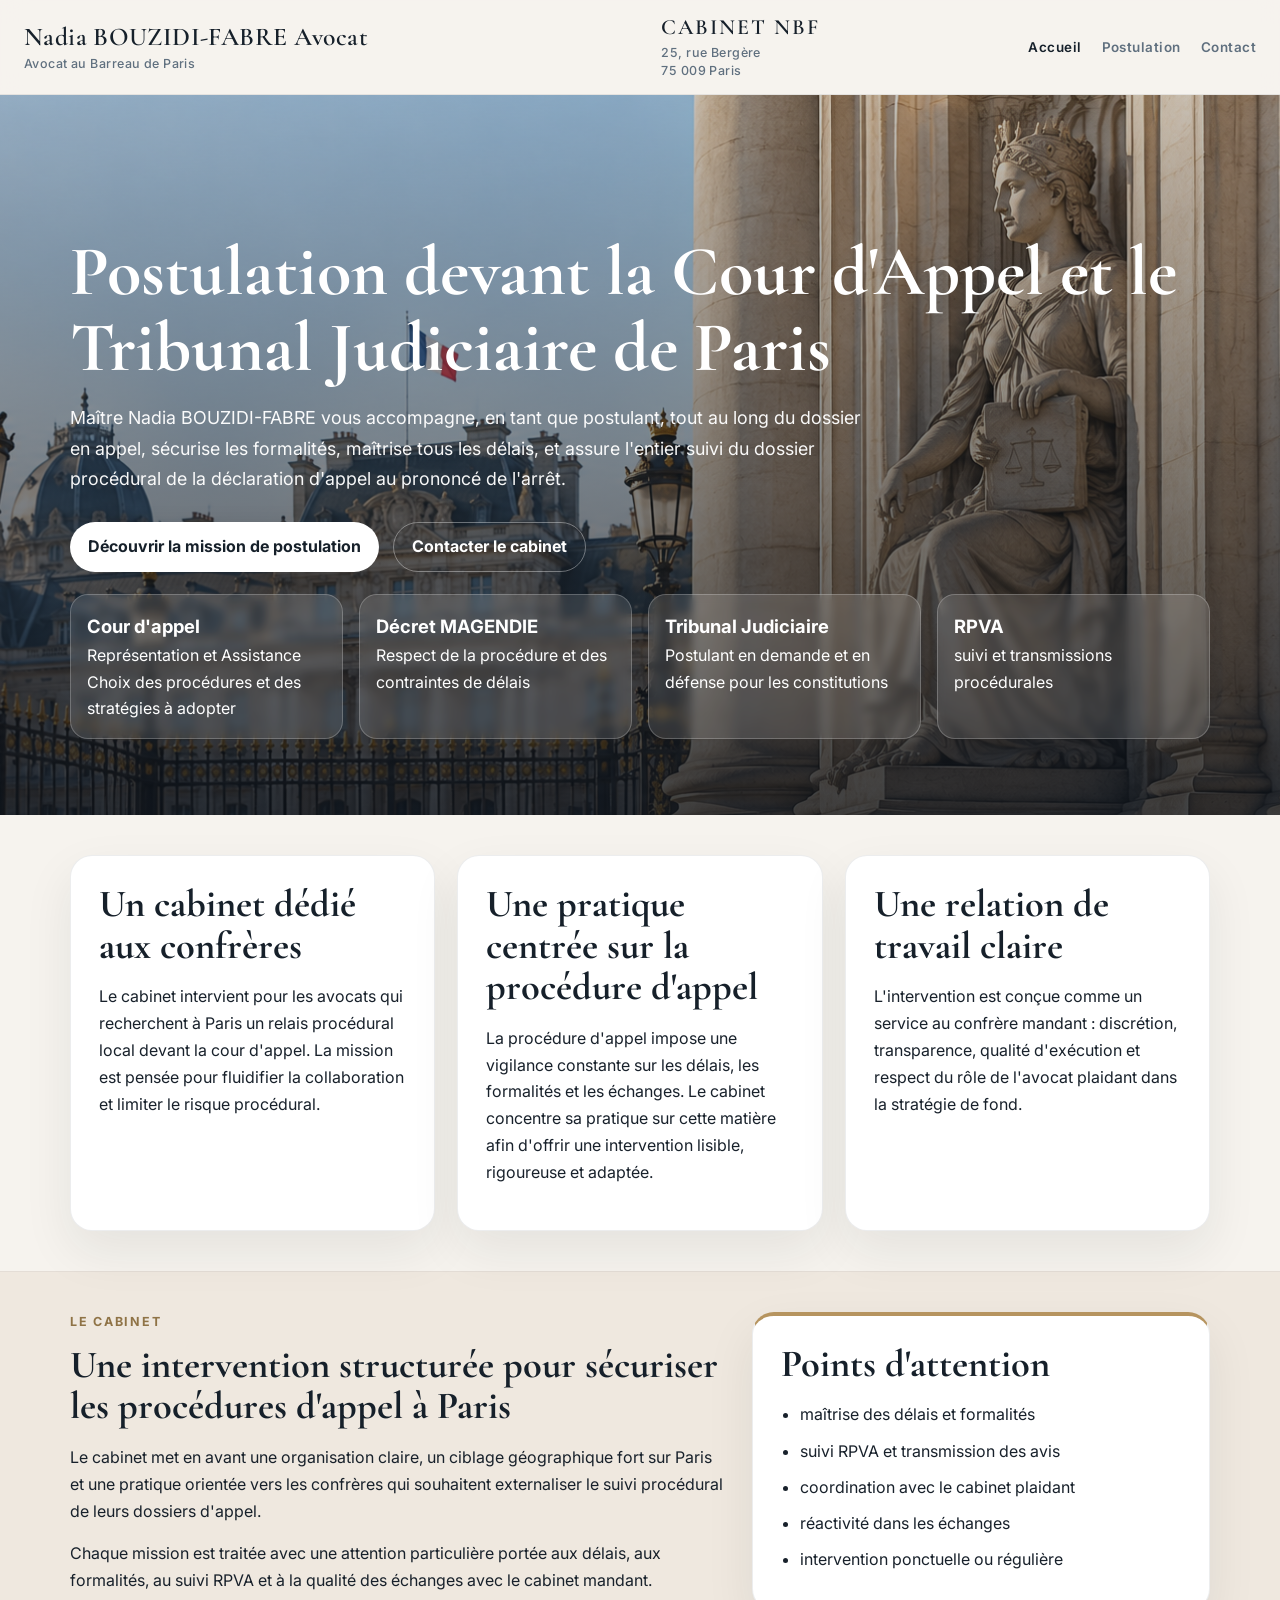
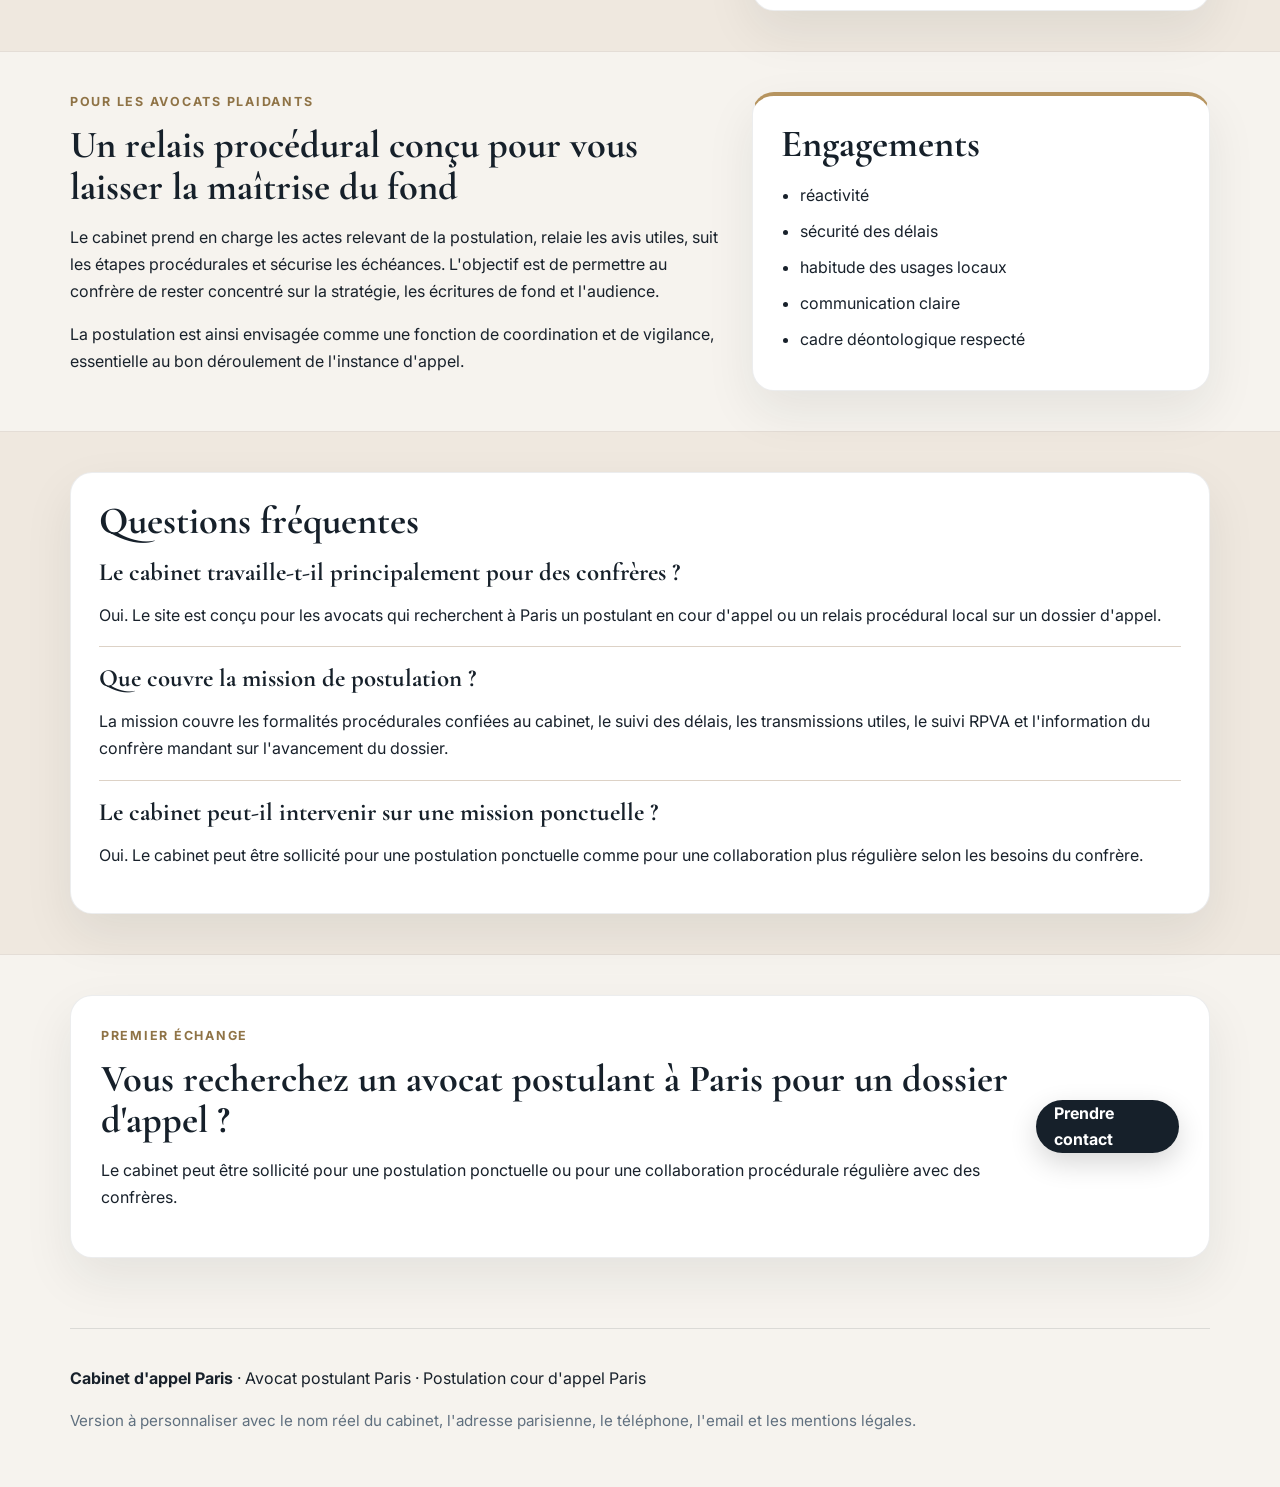
==== index.html @ 4b2f808b "Add files via upload" ====
<!DOCTYPE html>
<html lang="fr">
<head>
  <meta charset="UTF-8">
  <meta name="viewport" content="width=device-width, initial-scale=1.0">
  <title>Avocat postulant Paris | Postulation cour d'appel Paris</title>
  <meta name="description" content="Cabinet d'avocats à Paris dédié à la postulation en cour d'appel pour les confrères. Procédure d'appel, suivi RPVA, formalités, délais et coordination procédurale à Paris.">
  <meta name="robots" content="index,follow">
  <link rel="canonical" href="https://www.votredomaine.fr/">
  <meta property="og:title" content="Avocat postulant Paris | Postulation cour d'appel Paris">
  <meta property="og:description" content="Cabinet d'avocats à Paris dédié à la procédure d'appel et à la postulation en cour d'appel pour les confrères.">
  <meta property="og:type" content="website">
  <meta property="og:image" content="https://www.votredomaine.fr/images/banniere-postulation-paris.png">
  <meta name="theme-color" content="#16202a">
  <link rel="preconnect" href="https://fonts.googleapis.com">
  <link rel="preconnect" href="https://fonts.gstatic.com" crossorigin>
  <link href="https://fonts.googleapis.com/css2?family=Cormorant+Garamond:wght@500;600;700&family=Inter:wght@400;500;600;700&display=swap" rel="stylesheet">
  <link rel="stylesheet" href="style.css">
  <script type="application/ld+json">
  {
    "@context":"https://schema.org",
    "@type":"LegalService",
    "name":"Cabinet de postulation à Paris",
    "description":"Cabinet d'avocats à Paris intervenant principalement pour d'autres avocats en matière de postulation en cour d'appel et de procédure d'appel.",
    "areaServed":{"@type":"City","name":"Paris"},
    "address":{"@type":"PostalAddress","addressLocality":"Paris","addressCountry":"FR"},
    "serviceType":["Avocat postulant Paris","Postulation cour d'appel Paris","Procédure d'appel Paris","Suivi RPVA"]
  }
  </script>
</head>
<body>
  <header class="site-header">
    <div class="header-inner">
      <div class="header-identity">
        <span class="header-name">Nadia BOUZIDI-FABRE Avocat</span>
        <span class="header-subtitle">Avocat au Barreau de Paris</span>
      </div>

      <div class="header-office">
        <span class="header-office-name">CABINET NBF</span>
        <span class="header-address">25, rue Bergère<br>75 009 Paris</span>
      </div>


      <nav class="nav" aria-label="Navigation principale">
        <a class="active" href="index.html">Accueil</a>
        <a href="postulation-cour-appel-paris.html">Postulation</a>
        <a href="contact-avocat-postulant-paris.html">Contact</a>
      </nav>
    </div>
  </header>
  <main>
    <section class="hero">
      <div class="hero-media">
        <img src="images/banniere-postulation-paris.png" alt="Cabinet d'avocats à Paris spécialisé en postulation devant la cour d'appel">
      </div>
      <div class="container hero-content">
        <p class="eyebrow"></p>
        <h1>Postulation devant la Cour d'Appel et le Tribunal Judiciaire de Paris</h1>
        <p class="lead">Maître Nadia BOUZIDI-FABRE vous accompagne, en tant que postulant, tout au long du dossier en appel, sécurise les formalités, maîtrise tous les délais, et assure l'entier suivi du dossier procédural de la déclaration d'appel au prononcé de l'arrêt.</p>
        <div class="hero-actions">
          <a class="button primary" href="postulation-cour-appel-paris.html">Découvrir la mission de postulation</a>
          <a class="button secondary" href="contact-avocat-postulant-paris.html">Contacter le cabinet</a>
        </div>
        <div class="grid-kpis">
          <div class="kpi"><strong>Cour d'appel</strong><span>Représentation et Assistance<BR>Choix des procédures et des stratégies à adopter</span></div>
          <div class="kpi"><strong>Décret MAGENDIE</strong><span>Respect de la procédure et des contraintes de délais</span></div>
          <div class="kpi"><strong>Tribunal Judiciaire</strong><span>Postulant en demande et en défense pour les constitutions</span></div>
          <div class="kpi"><strong>RPVA</strong><span>suivi et transmissions procédurales</span></div>
        </div>
      </div>
    </section>

    <section class="section">
      <div class="container cards three">
        <article class="card"><h2>Un cabinet dédié aux confrères</h2><p>Le cabinet intervient pour les avocats qui recherchent à Paris un relais procédural local devant la cour d'appel. La mission est pensée pour fluidifier la collaboration et limiter le risque procédural.</p></article>
        <article class="card"><h2>Une pratique centrée sur la procédure d'appel</h2><p>La procédure d'appel impose une vigilance constante sur les délais, les formalités et les échanges. Le cabinet concentre sa pratique sur cette matière afin d'offrir une intervention lisible, rigoureuse et adaptée.</p></article>
        <article class="card"><h2>Une relation de travail claire</h2><p>L'intervention est conçue comme un service au confrère mandant : discrétion, transparence, qualité d'exécution et respect du rôle de l'avocat plaidant dans la stratégie de fond.</p></article>
      </div>
    </section>

    <section class="section alt">
      <div class="container split">
        <div>
          <p class="eyebrow">Le cabinet</p>
          <h2>Une intervention structurée pour sécuriser les procédures d'appel à Paris</h2>
          <p>Le cabinet met en avant une organisation claire, un ciblage géographique fort sur Paris et une pratique orientée vers les confrères qui souhaitent externaliser le suivi procédural de leurs dossiers d'appel.</p>
          <p>Chaque mission est traitée avec une attention particulière portée aux délais, aux formalités, au suivi RPVA et à la qualité des échanges avec le cabinet mandant.</p>
        </div>
        <aside class="panel">
          <h2>Points d'attention</h2>
          <ul class="plain-list">
            <li>maîtrise des délais et formalités</li>
            <li>suivi RPVA et transmission des avis</li>
            <li>coordination avec le cabinet plaidant</li>
            <li>réactivité dans les échanges</li>
            <li>intervention ponctuelle ou régulière</li>
          </ul>
        </aside>
      </div>
    </section>

    <section class="section">
      <div class="container split">
        <div>
          <p class="eyebrow">Pour les avocats plaidants</p>
          <h2>Un relais procédural conçu pour vous laisser la maîtrise du fond</h2>
          <p>Le cabinet prend en charge les actes relevant de la postulation, relaie les avis utiles, suit les étapes procédurales et sécurise les échéances. L'objectif est de permettre au confrère de rester concentré sur la stratégie, les écritures de fond et l'audience.</p>
          <p>La postulation est ainsi envisagée comme une fonction de coordination et de vigilance, essentielle au bon déroulement de l'instance d'appel.</p>
        </div>
        <div class="panel">
          <h2>Engagements</h2>
          <ul class="plain-list">
            <li>réactivité</li>
            <li>sécurité des délais</li>
            <li>habitude des usages locaux</li>
            <li>communication claire</li>
            <li>cadre déontologique respecté</li>
          </ul>
        </div>
      </div>
    </section>

    <section class="section alt">
      <div class="container faq">
        <h2>Questions fréquentes</h2>
        <div class="faq-item"><h3>Le cabinet travaille-t-il principalement pour des confrères ?</h3><p>Oui. Le site est conçu pour les avocats qui recherchent à Paris un postulant en cour d'appel ou un relais procédural local sur un dossier d'appel.</p></div>
        <div class="faq-item"><h3>Que couvre la mission de postulation ?</h3><p>La mission couvre les formalités procédurales confiées au cabinet, le suivi des délais, les transmissions utiles, le suivi RPVA et l'information du confrère mandant sur l'avancement du dossier.</p></div>
        <div class="faq-item"><h3>Le cabinet peut-il intervenir sur une mission ponctuelle ?</h3><p>Oui. Le cabinet peut être sollicité pour une postulation ponctuelle comme pour une collaboration plus régulière selon les besoins du confrère.</p></div>
      </div>
    </section>

    <section class="section cta">
      <div class="container cta-box">
        <div>
          <p class="eyebrow">Premier échange</p>
          <h2>Vous recherchez un avocat postulant à Paris pour un dossier d'appel ?</h2>
          <p>Le cabinet peut être sollicité pour une postulation ponctuelle ou pour une collaboration procédurale régulière avec des confrères.</p>
        </div>
        <a class="button primary" href="contact-avocat-postulant-paris.html">Prendre contact</a>
      </div>
    </section>
  </main>
  <footer class="site-footer">
    <div class="container footer-wrap">
      <p><strong>Cabinet d'appel Paris</strong> · Avocat postulant Paris · Postulation cour d'appel Paris</p>
      <p class="small">Version à personnaliser avec le nom réel du cabinet, l'adresse parisienne, le téléphone, l'email et les mentions légales.</p>
    </div>
  </footer>
</body>
</html>
---- style.css ----
:root{
  --bg:#f6f3ee; --paper:#ffffff; --ink:#18212b; --muted:#60707f; --navy:#16202a;
  --gold:#b6945f; --gold-dark:#8f7346; --line:#ddd2c6; --alt:#efe8df;
  --shadow:0 20px 50px rgba(24,33,43,.08); --radius:22px;
  --hero-overlay:linear-gradient(180deg, rgba(12,18,26,.22), rgba(12,18,26,.78));
}
*{box-sizing:border-box} html{scroll-behavior:smooth}
body{margin:0;background:var(--bg);color:var(--ink);font-family:"Inter",Arial,sans-serif;line-height:1.68}
a{color:inherit} img{max-width:100%;display:block}
.container{width:min(1140px, calc(100% - 32px)); margin:0 auto;}
.narrow{width:min(880px, 100%); margin:0 auto;}
.site-header{position:sticky;top:0;z-index:20;background:rgba(246,243,238,.93);backdrop-filter:blur(12px);border-bottom:1px solid rgba(24,33,43,.08)}
.nav-wrap{min-height:80px;display:flex;justify-content:space-between;align-items:center;gap:24px}
.brand{text-decoration:none;font-family:"Cormorant Garamond", serif;font-size:2rem;font-weight:700}
.nav{display:flex; gap:22px; flex-wrap:wrap;}
.nav a{text-decoration:none;color:var(--muted);font-weight:600}
.nav a:hover,.nav a.active{color:var(--navy)}
.hero{position:relative;min-height:80vh;display:flex;align-items:flex-end;overflow:hidden;background:var(--navy)}
.hero-media,.hero-media img{position:absolute;inset:0;width:100%;height:100%}
.hero-media img{object-fit:cover}
.hero::after{content:"";position:absolute;inset:0;background:var(--hero-overlay)}
.hero-content{position:relative;z-index:1;color:#fff;padding:92px 0 76px}
.page-hero{padding:74px 0 26px}
.eyebrow{margin:0 0 12px;text-transform:uppercase;letter-spacing:.14em;font-size:.78rem;font-weight:700;color:var(--gold-dark)}
.hero .eyebrow{color:#f2debb}
h1,h2,h3{margin:0 0 16px;line-height:1.08;color:var(--navy);font-family:"Cormorant Garamond", serif}
.hero h1{color:#fff}
h1{font-size:clamp(2.5rem, 5.5vw, 5rem)} h2{font-size:clamp(1.95rem, 3vw, 2.8rem)} h3{font-size:1.55rem}
.lead{font-size:1.12rem; max-width:800px;}
.hero .lead{color:rgba(255,255,255,.96)} .page-hero .lead{color:var(--muted)}
.section{padding:40px 0}
.section.alt{background:var(--alt);border-top:1px solid rgba(24,33,43,.05);border-bottom:1px solid rgba(24,33,43,.05)}
.cards{display:grid; gap:22px} .cards.two{grid-template-columns:repeat(2,1fr)} .cards.three{grid-template-columns:repeat(3,1fr)}
.card,.panel,.notice,.cta-box,.faq{background:var(--paper);border:1px solid rgba(24,33,43,.08);border-radius:var(--radius);box-shadow:var(--shadow)}
.card,.panel,.notice,.faq{padding:28px} .panel{border-top:4px solid var(--gold)}
.split{display:grid;grid-template-columns:1.18fr .82fr;gap:24px;align-items:start}
.hero-actions{display:flex;gap:14px;flex-wrap:wrap;margin-top:28px}
.button{display:inline-flex;align-items:center;justify-content:center;min-height:50px;padding:0 18px;border-radius:999px;text-decoration:none;font-weight:700;transition:transform .12s ease, box-shadow .12s ease}
.button:hover{transform:translateY(-1px)}
.button.primary{background:#fff;color:var(--navy);box-shadow:0 10px 28px rgba(0,0,0,.16)}
.page-hero + .section .button.primary,.section .cta-box .button.primary{background:var(--navy);color:#fff}
.button.secondary{background:transparent;color:#fff;border:1px solid rgba(255,255,255,.36)}
.plain-list{margin:0; padding-left:1.15rem} .plain-list li{margin:.58rem 0}
.grid-kpis{display:grid;grid-template-columns:repeat(4,1fr);gap:16px;margin-top:22px}
.kpi{background:rgba(255,255,255,.12);border:1px solid rgba(255,255,255,.22);border-radius:18px;padding:16px;backdrop-filter:blur(4px)}
.kpi strong{display:block; font-size:1.15rem}
.timeline{display:grid; gap:16px}
.step{display:grid;grid-template-columns:220px 1fr;gap:18px;padding:16px 18px;background:rgba(255,255,255,.72);border:1px solid rgba(24,33,43,.08);border-radius:16px}
.step strong{color:var(--navy)}
.faq-item + .faq-item{margin-top:18px;padding-top:18px;border-top:1px solid var(--line)}
.cta-box{display:flex;justify-content:space-between;align-items:center;gap:24px;padding:30px}
.site-footer{padding:30px 0 38px}
.footer-wrap{border-top:1px solid rgba(24,33,43,.12);padding-top:20px}
.small{color:var(--muted); font-size:.95rem}
@media (max-width: 940px){.cards.two,.cards.three,.split,.grid-kpis,.step{grid-template-columns:1fr}.cta-box,.nav-wrap{align-items:flex-start}}
@media (max-width: 640px){.hero{min-height:72vh}.hero-content{padding:68px 0 48px}.page-hero{padding-top:54px}.brand{font-size:1.75rem}.nav{gap:14px}}

/* ===== Bandeau supérieur Cabinet NBF ===== */
.site-header .header-inner{
  width:min(1240px, calc(100% - 48px));
  margin:0 auto;
  min-height:92px;
  padding:14px 0;
  display:grid;
  grid-template-columns:minmax(330px, 1.45fr) minmax(180px, .8fr) auto;
  align-items:center;
  gap:34px;
}

.header-identity,
.header-office{
  line-height:1.2;
}

.header-name,
.header-office-name{
  display:block;
  font-family:"Cormorant Garamond", Georgia, serif;
  color:var(--navy);
  font-weight:600;
}

.header-name{
  font-size:clamp(1.45rem, 2vw, 1.9rem);
  letter-spacing:.015em;
}

.header-office-name{
  font-size:clamp(1.25rem, 1.7vw, 1.55rem);
  letter-spacing:.09em;
}

.header-subtitle,
.header-address{
  display:block;
  margin-top:4px;
  color:var(--muted);
  font-family:"Inter", Arial, sans-serif;
  font-size:.78rem;
  font-weight:500;
  letter-spacing:.035em;
}

.header-address{
  line-height:1.45;
}

.site-header .nav{
  justify-content:flex-end;
  align-items:center;
  gap:20px;
  white-space:nowrap;
}

.site-header .nav a{
  font-size:.84rem;
  letter-spacing:.035em;
}

@media (max-width: 980px){
  .site-header .header-inner{
    width:min(100% - 36px, 940px);
    grid-template-columns:1.2fr .8fr;
    gap:14px 24px;
    padding:14px 0 12px;
  }

  .site-header .nav{
    grid-column:1 / -1;
    justify-content:flex-start;
    padding-top:10px;
    border-top:1px solid rgba(24,33,43,.08);
  }
}

@media (max-width: 640px){
  .site-header .header-inner{
    width:calc(100% - 32px);
    grid-template-columns:1fr;
    gap:10px;
    padding:12px 0;
  }

  .header-name{
    font-size:1.4rem;
  }

  .header-office{
    padding-top:9px;
    border-top:1px solid rgba(24,33,43,.08);
  }

  .header-office-name{
    font-size:1.2rem;
  }

  .site-header .nav{
    grid-column:auto;
    flex-wrap:wrap;
    gap:14px;
    padding-top:9px;
  }
}
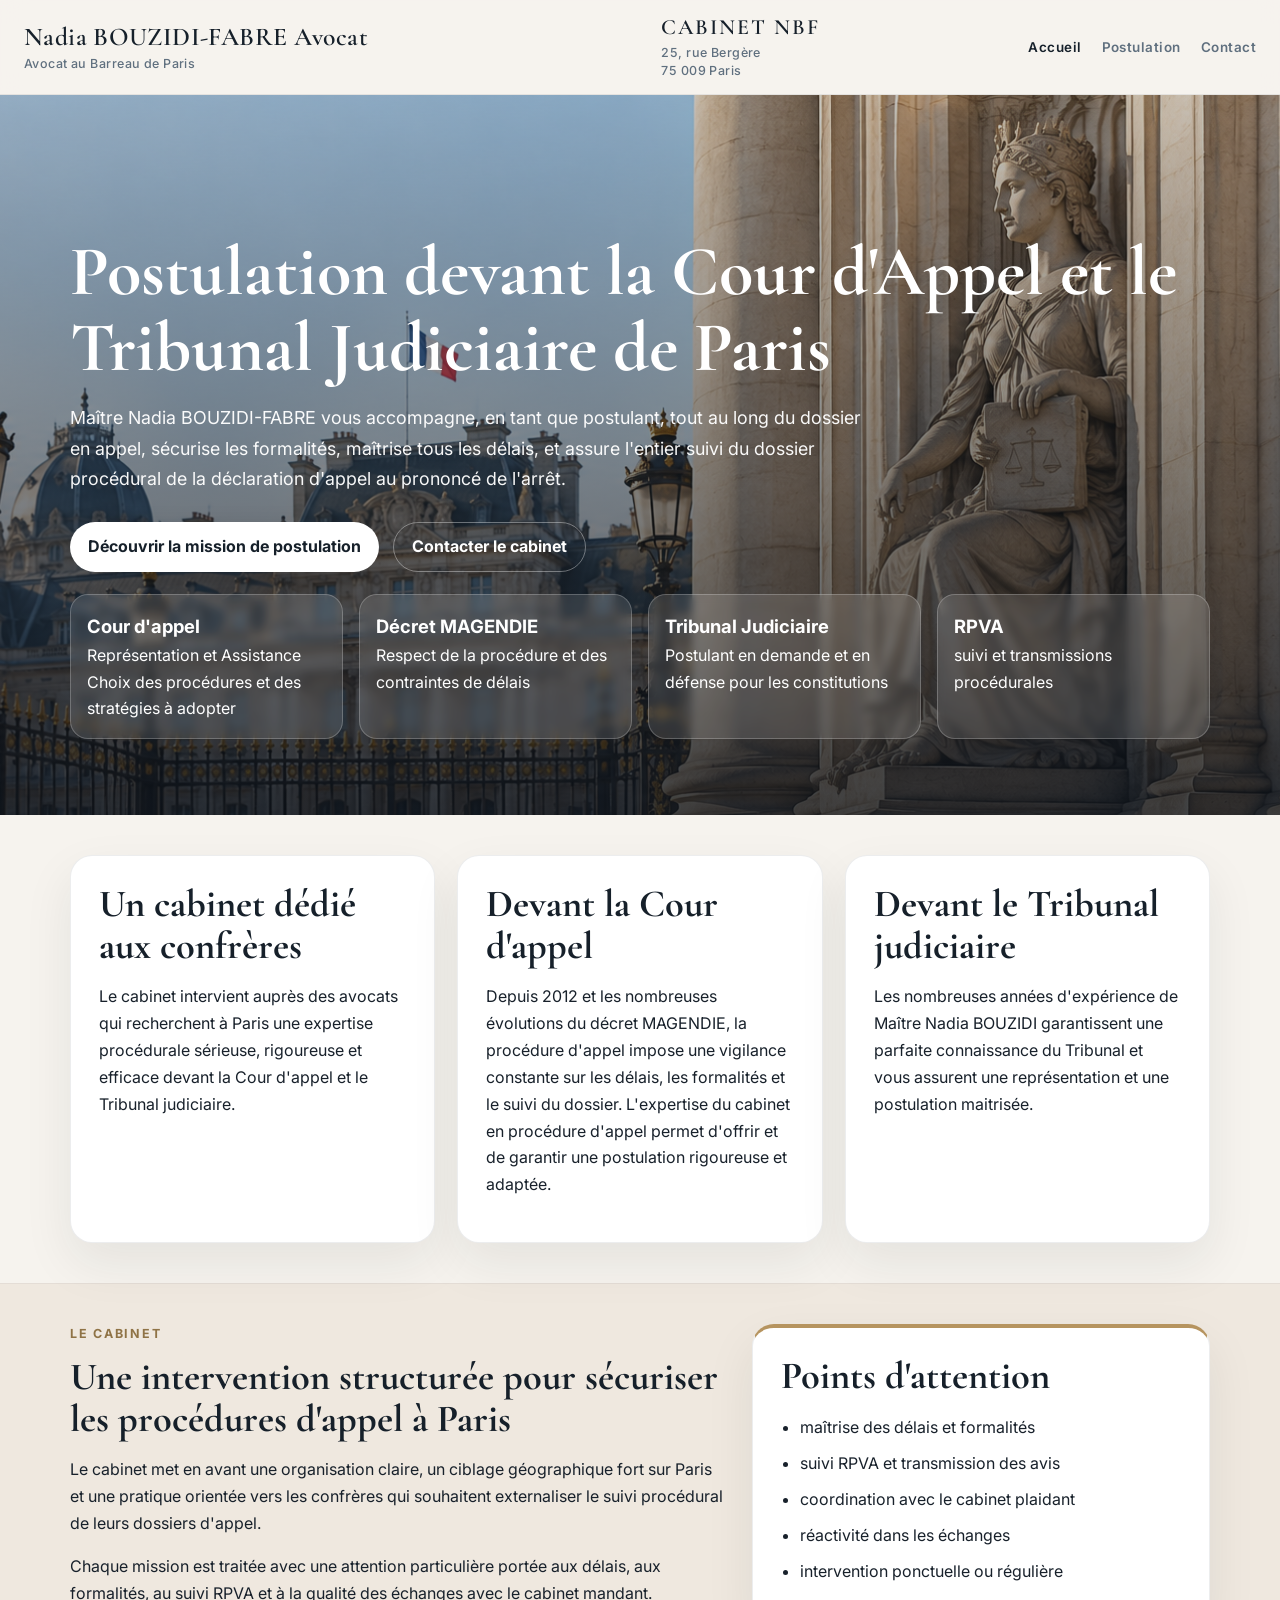
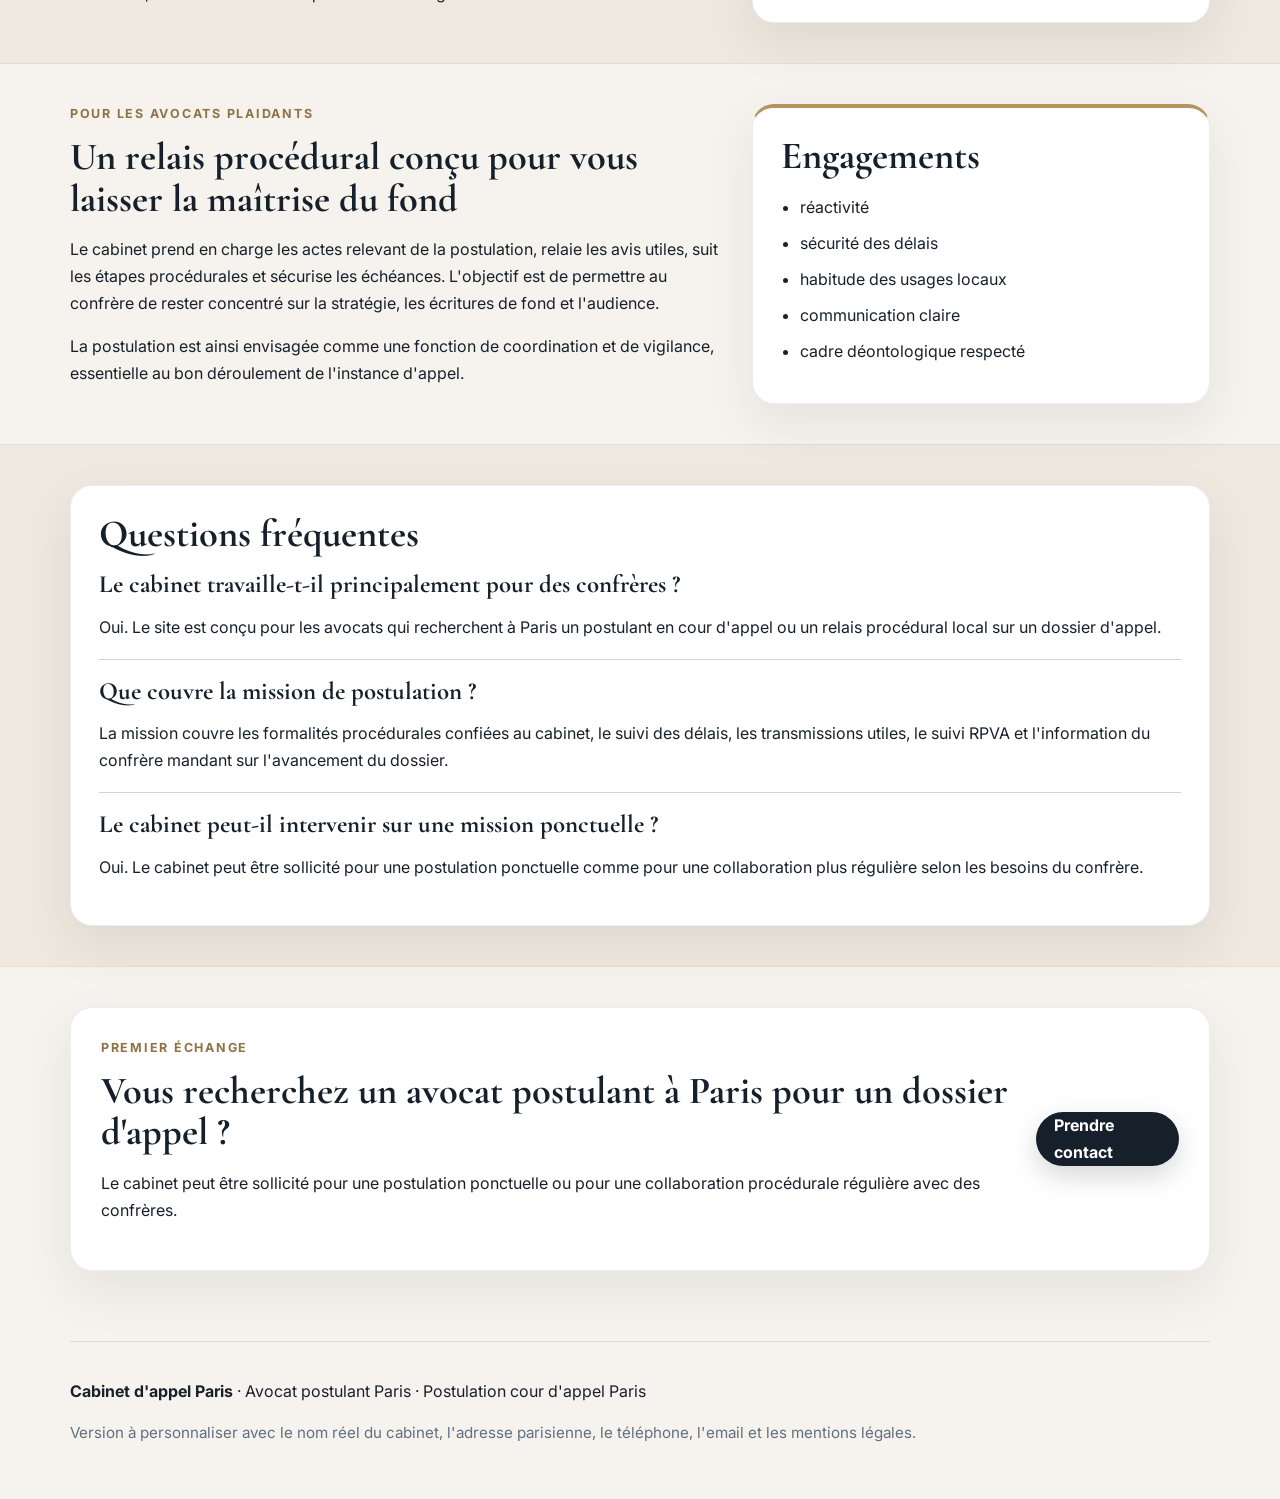
==== commit 41e829c0: "Add files via upload" ====
--- a/index.html
+++ b/index.html
@@ -73,9 +73,9 @@
 
     <section class="section">
       <div class="container cards three">
-        <article class="card"><h2>Un cabinet dédié aux confrères</h2><p>Le cabinet intervient pour les avocats qui recherchent à Paris un relais procédural local devant la cour d'appel. La mission est pensée pour fluidifier la collaboration et limiter le risque procédural.</p></article>
-        <article class="card"><h2>Une pratique centrée sur la procédure d'appel</h2><p>La procédure d'appel impose une vigilance constante sur les délais, les formalités et les échanges. Le cabinet concentre sa pratique sur cette matière afin d'offrir une intervention lisible, rigoureuse et adaptée.</p></article>
-        <article class="card"><h2>Une relation de travail claire</h2><p>L'intervention est conçue comme un service au confrère mandant : discrétion, transparence, qualité d'exécution et respect du rôle de l'avocat plaidant dans la stratégie de fond.</p></article>
+        <article class="card"><h2>Un cabinet dédié aux confrères</h2><p>Le cabinet intervient auprès des avocats qui recherchent à Paris une expertise procédurale sérieuse, rigoureuse et efficace devant la Cour d'appel et le Tribunal judiciaire.</p></article>
+        <article class="card"><h2>Devant la Cour d'appel</h2><p>Depuis 2012 et les nombreuses évolutions du décret MAGENDIE, la procédure d'appel impose une vigilance constante sur les délais, les formalités et le suivi du dossier. L'expertise du cabinet en procédure d'appel permet d'offrir et de garantir une postulation rigoureuse et adaptée.</p></article>
+        <article class="card"><h2>Devant le Tribunal judiciaire</h2><p>Les nombreuses années d'expérience de Maître Nadia BOUZIDI garantissent une parfaite connaissance du Tribunal et vous assurent une représentation et une postulation maitrisée.</p></article>
       </div>
     </section>
 
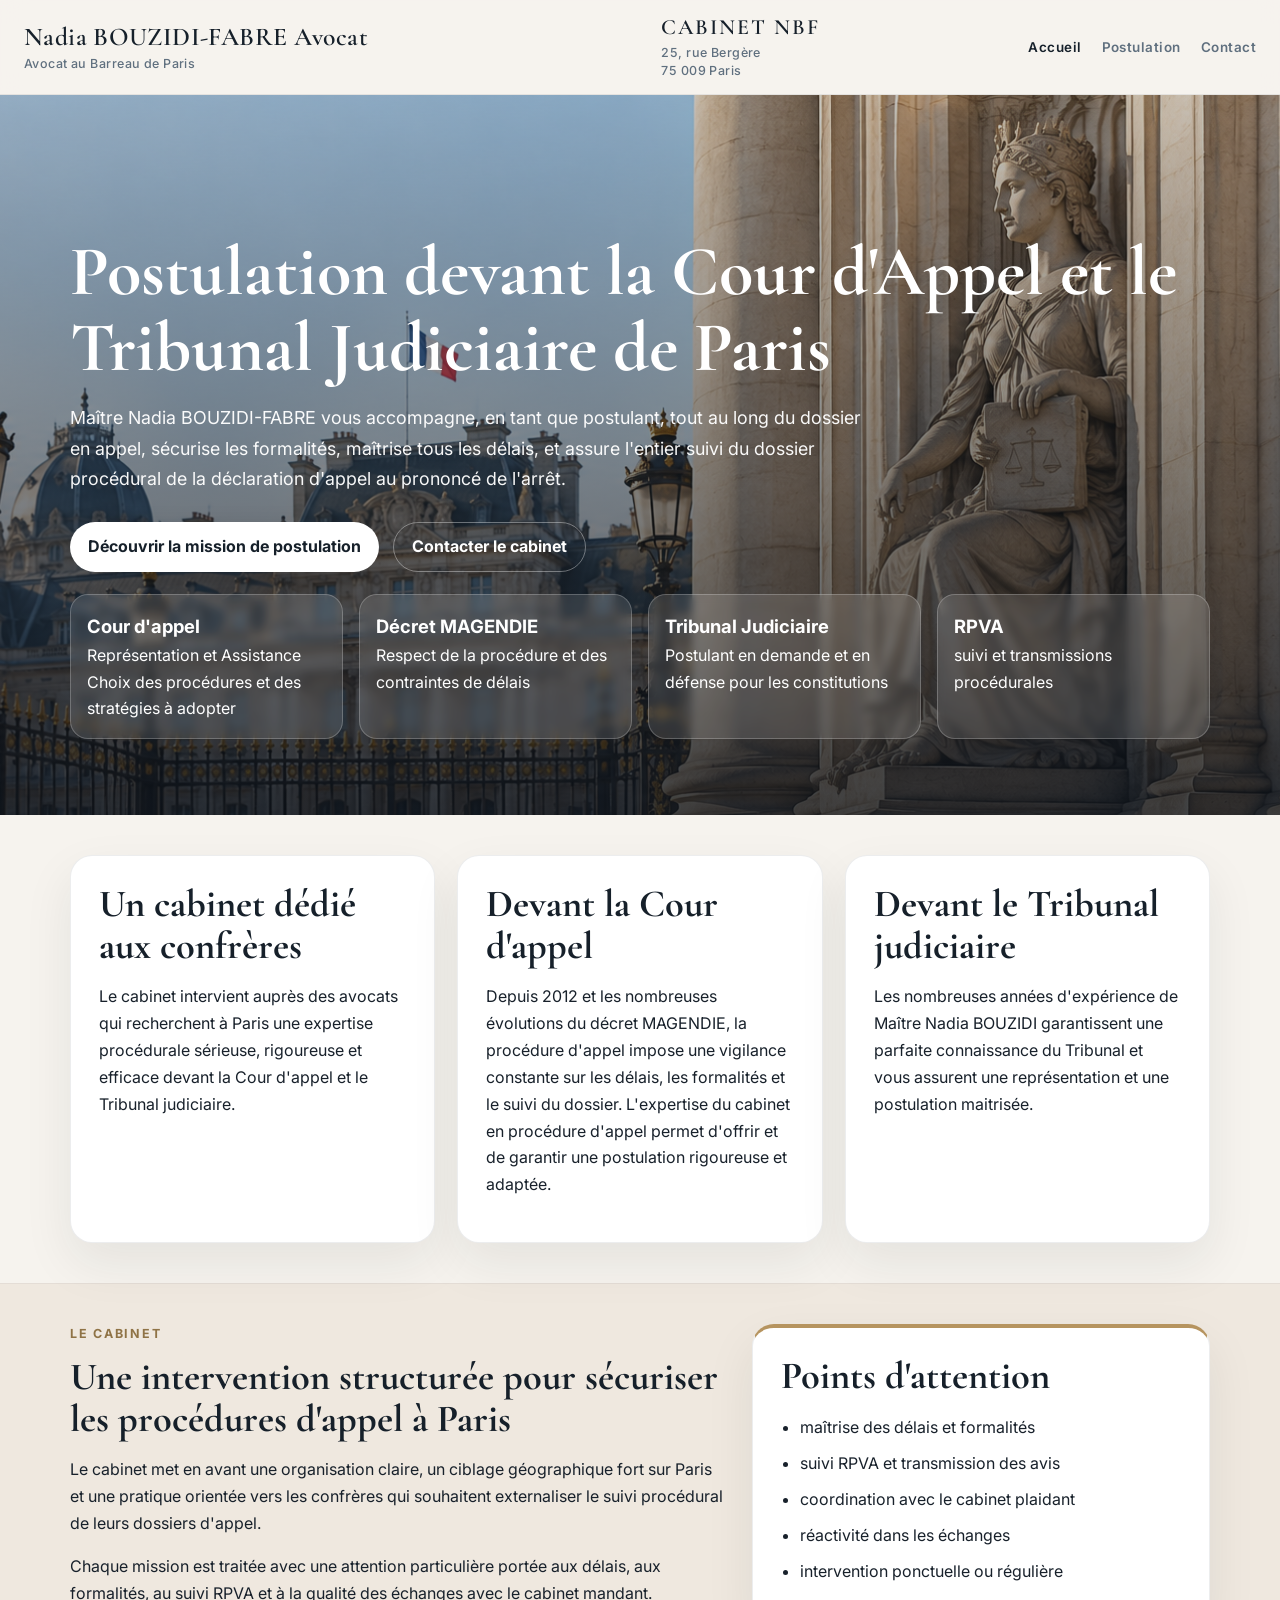
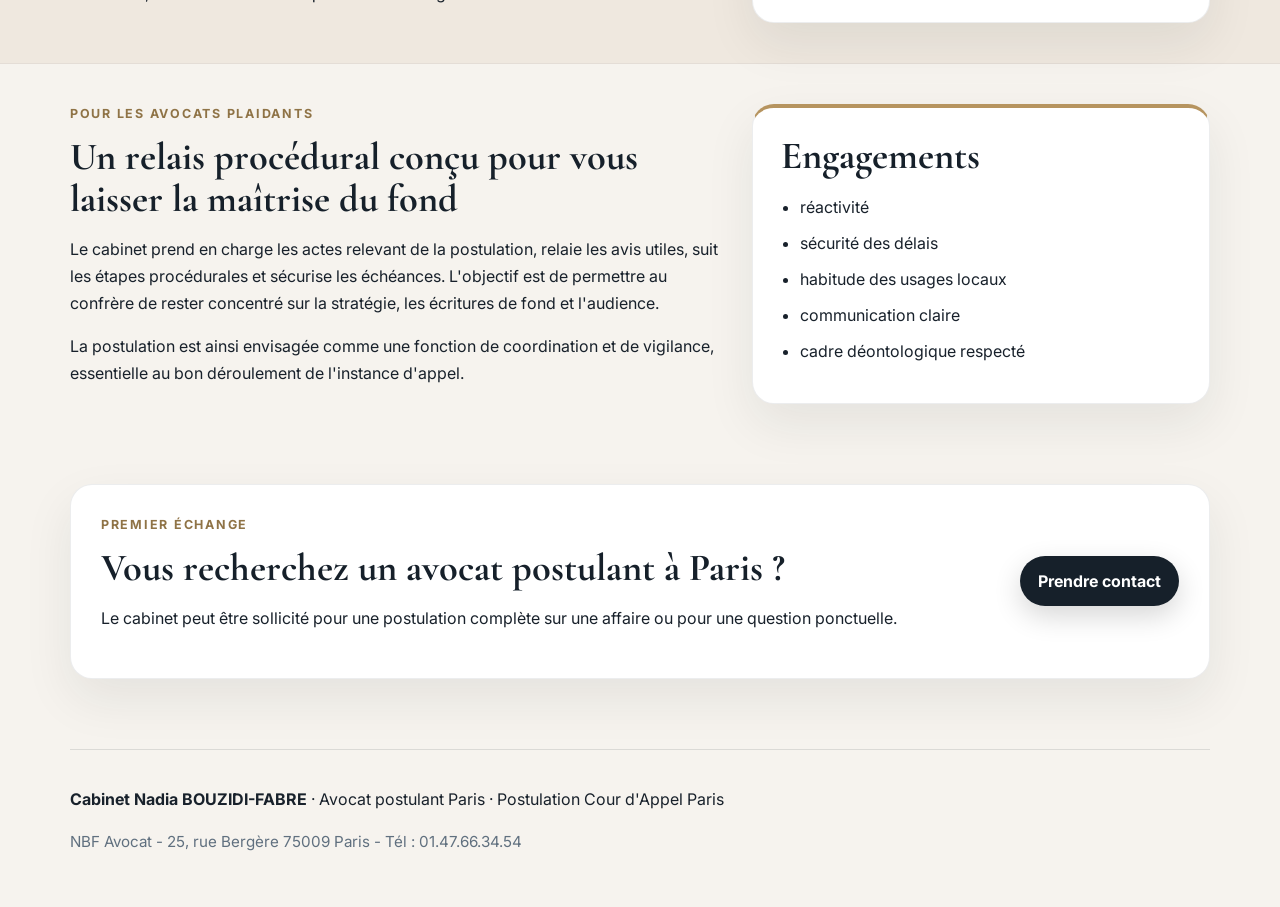
==== commit b5b7c9af: "Add files via upload" ====
--- a/index.html
+++ b/index.html
@@ -120,7 +120,7 @@
         </div>
       </div>
     </section>
-
+<!--
     <section class="section alt">
       <div class="container faq">
         <h2>Questions fréquentes</h2>
@@ -129,13 +129,13 @@
         <div class="faq-item"><h3>Le cabinet peut-il intervenir sur une mission ponctuelle ?</h3><p>Oui. Le cabinet peut être sollicité pour une postulation ponctuelle comme pour une collaboration plus régulière selon les besoins du confrère.</p></div>
       </div>
     </section>
-
+-->
     <section class="section cta">
       <div class="container cta-box">
         <div>
           <p class="eyebrow">Premier échange</p>
-          <h2>Vous recherchez un avocat postulant à Paris pour un dossier d'appel ?</h2>
-          <p>Le cabinet peut être sollicité pour une postulation ponctuelle ou pour une collaboration procédurale régulière avec des confrères.</p>
+          <h2>Vous recherchez un avocat postulant à Paris ?</h2>
+          <p>Le cabinet peut être sollicité pour une postulation complète sur une affaire ou pour une question ponctuelle.</p>
         </div>
         <a class="button primary" href="contact-avocat-postulant-paris.html">Prendre contact</a>
       </div>
@@ -143,8 +143,8 @@
   </main>
   <footer class="site-footer">
     <div class="container footer-wrap">
-      <p><strong>Cabinet d'appel Paris</strong> · Avocat postulant Paris · Postulation cour d'appel Paris</p>
-      <p class="small">Version à personnaliser avec le nom réel du cabinet, l'adresse parisienne, le téléphone, l'email et les mentions légales.</p>
+      <p><strong>Cabinet Nadia BOUZIDI-FABRE</strong> · Avocat postulant Paris · Postulation Cour d'Appel Paris</p>
+      <p class="small">NBF Avocat - 25, rue Bergère 75009 Paris - Tél : 01.47.66.34.54</p>
     </div>
   </footer>
 </body>
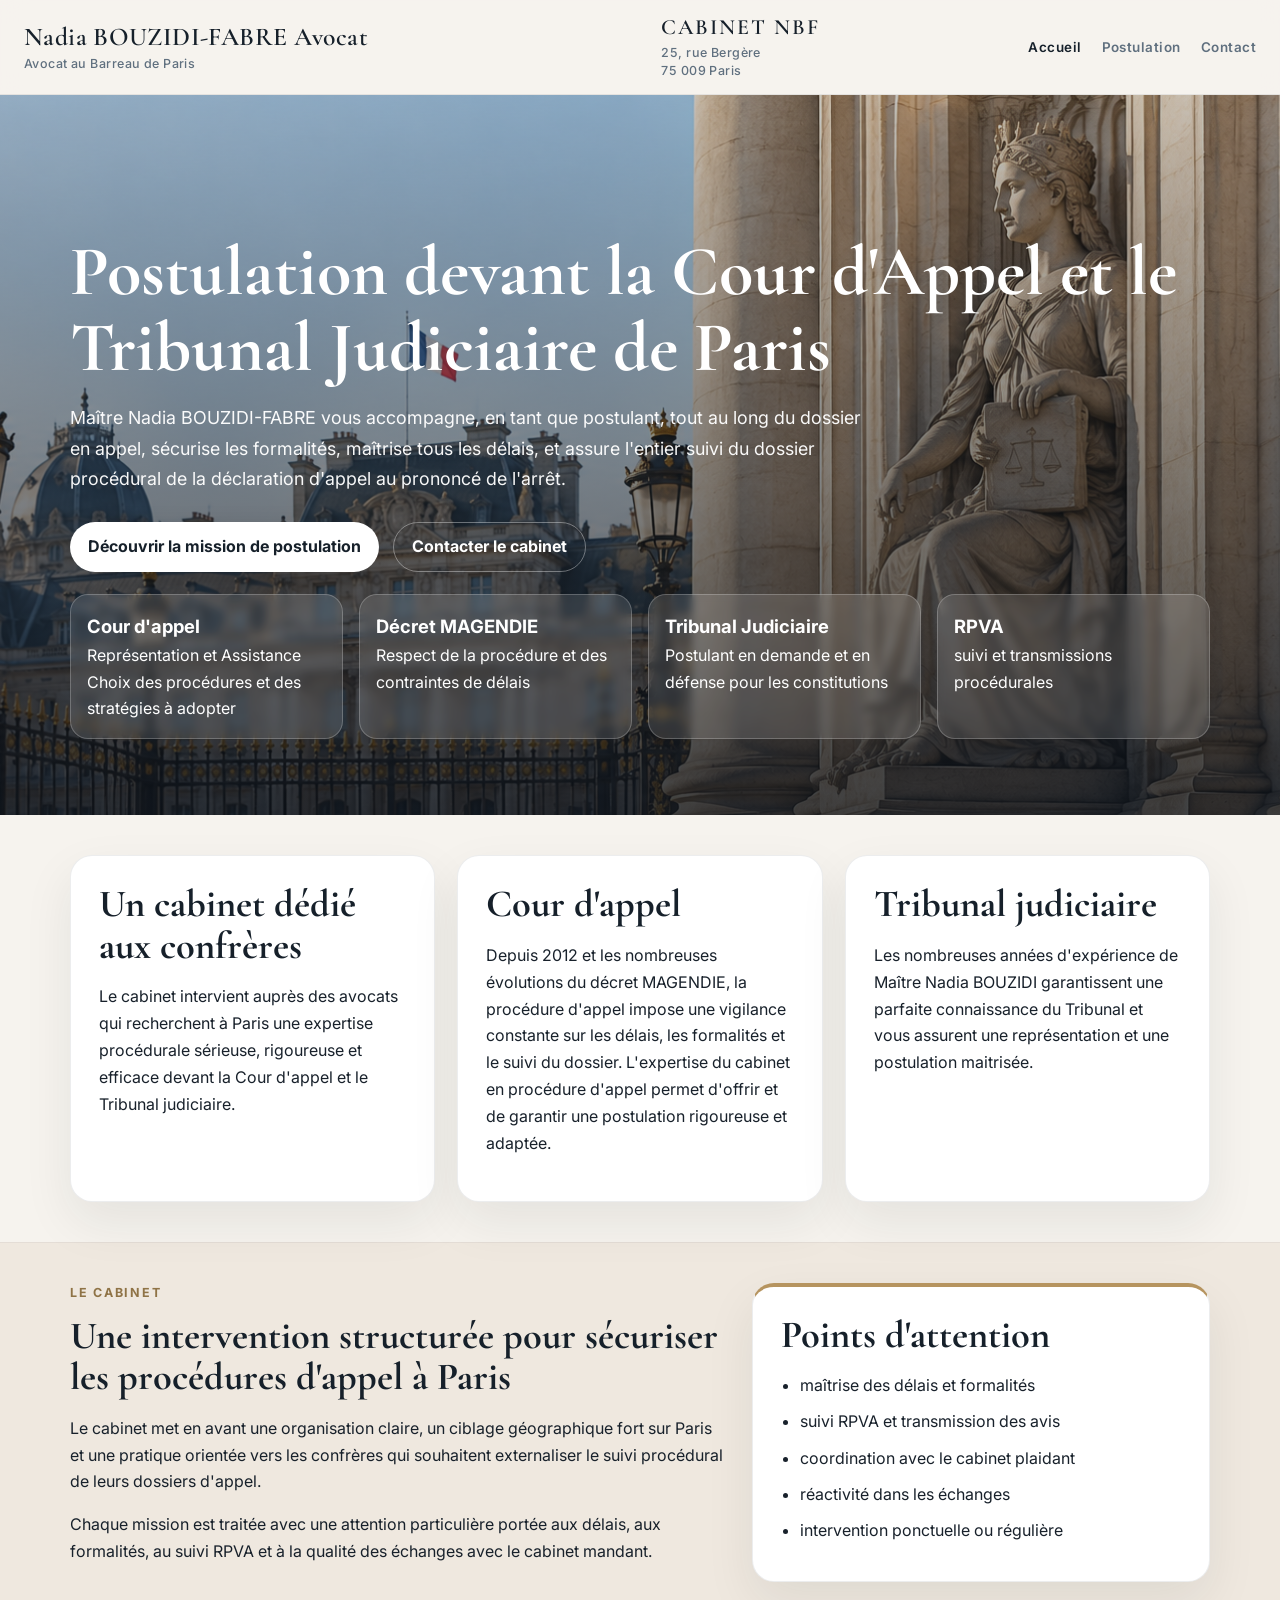
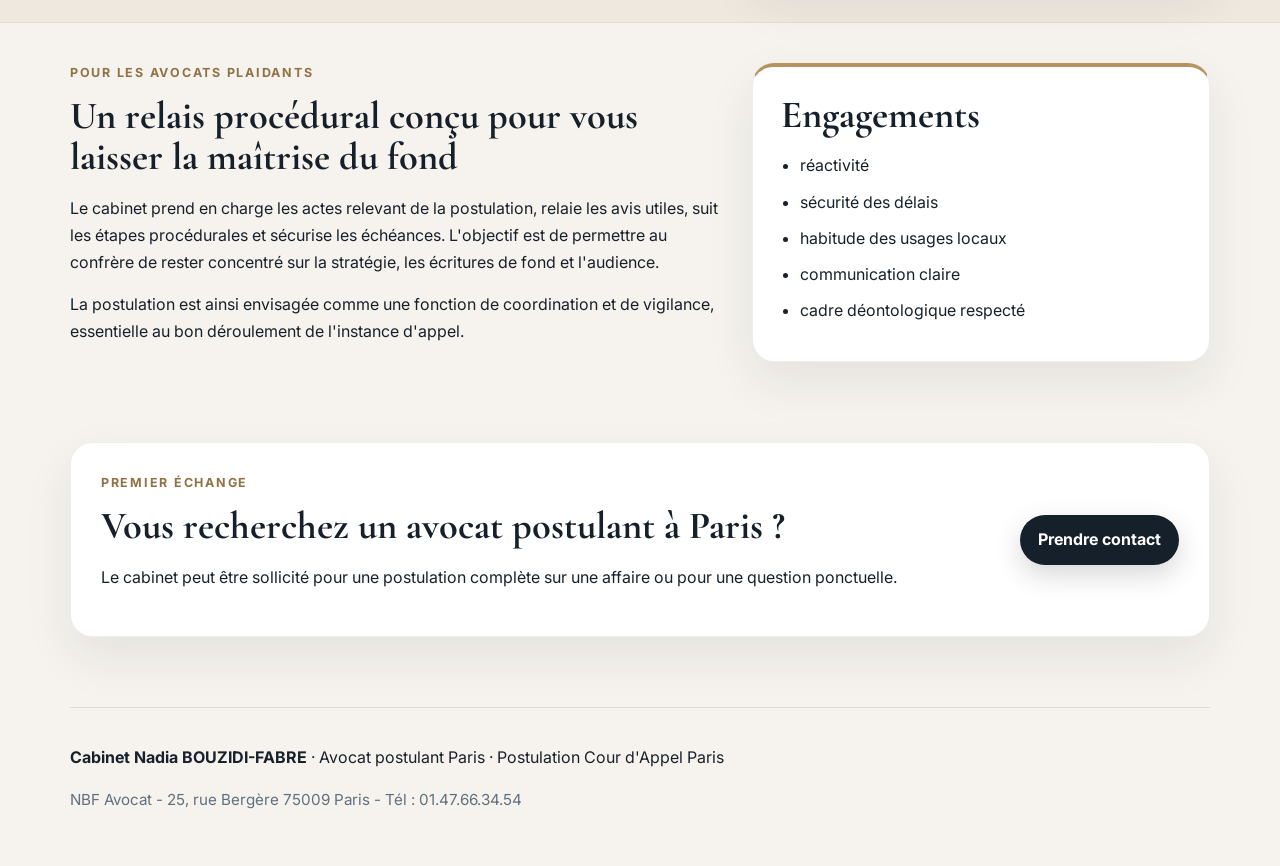
==== commit f3dd6141: "Add files via upload" ====
--- a/index.html
+++ b/index.html
@@ -74,8 +74,8 @@
     <section class="section">
       <div class="container cards three">
         <article class="card"><h2>Un cabinet dédié aux confrères</h2><p>Le cabinet intervient auprès des avocats qui recherchent à Paris une expertise procédurale sérieuse, rigoureuse et efficace devant la Cour d'appel et le Tribunal judiciaire.</p></article>
-        <article class="card"><h2>Devant la Cour d'appel</h2><p>Depuis 2012 et les nombreuses évolutions du décret MAGENDIE, la procédure d'appel impose une vigilance constante sur les délais, les formalités et le suivi du dossier. L'expertise du cabinet en procédure d'appel permet d'offrir et de garantir une postulation rigoureuse et adaptée.</p></article>
-        <article class="card"><h2>Devant le Tribunal judiciaire</h2><p>Les nombreuses années d'expérience de Maître Nadia BOUZIDI garantissent une parfaite connaissance du Tribunal et vous assurent une représentation et une postulation maitrisée.</p></article>
+        <article class="card"><h2>Cour d'appel</h2><p>Depuis 2012 et les nombreuses évolutions du décret MAGENDIE, la procédure d'appel impose une vigilance constante sur les délais, les formalités et le suivi du dossier. L'expertise du cabinet en procédure d'appel permet d'offrir et de garantir une postulation rigoureuse et adaptée.</p></article>
+        <article class="card"><h2>Tribunal judiciaire</h2><p>Les nombreuses années d'expérience de Maître Nadia BOUZIDI garantissent une parfaite connaissance du Tribunal et vous assurent une représentation et une postulation maitrisée.</p></article>
       </div>
     </section>
 
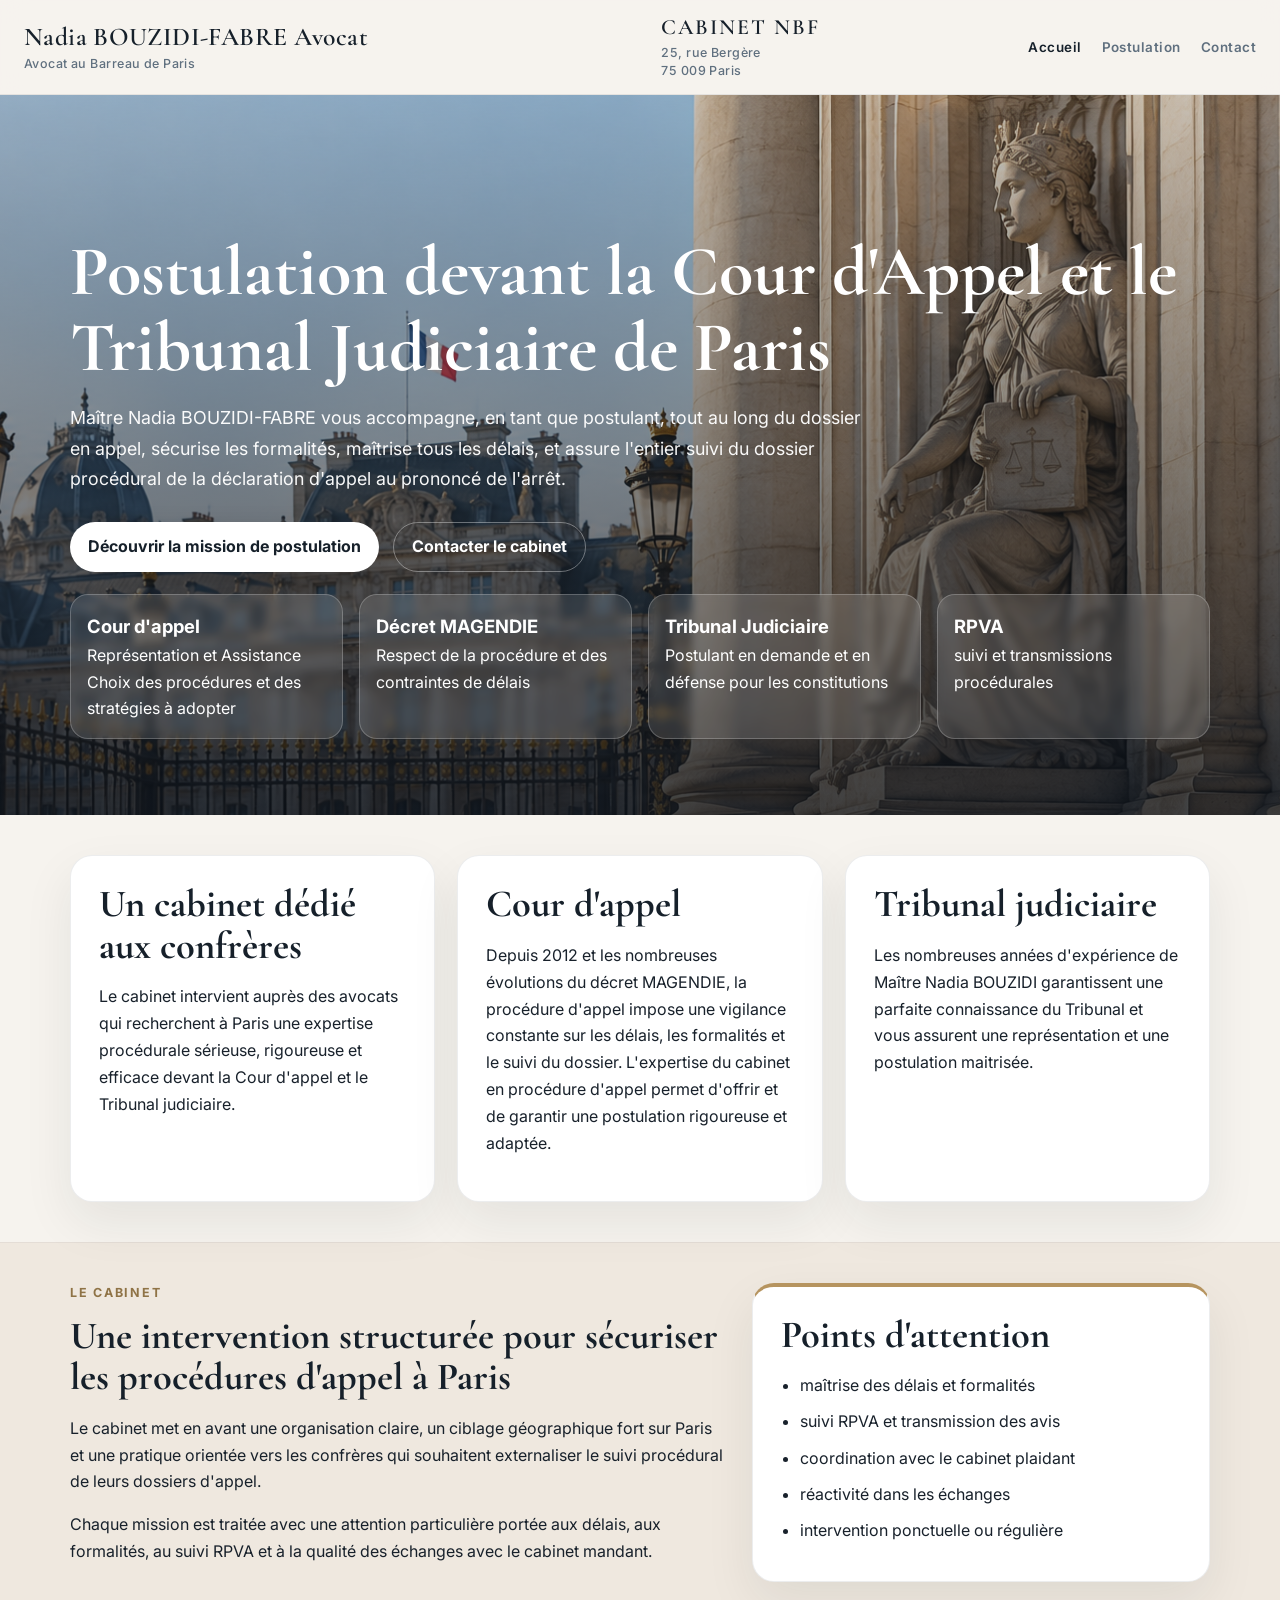
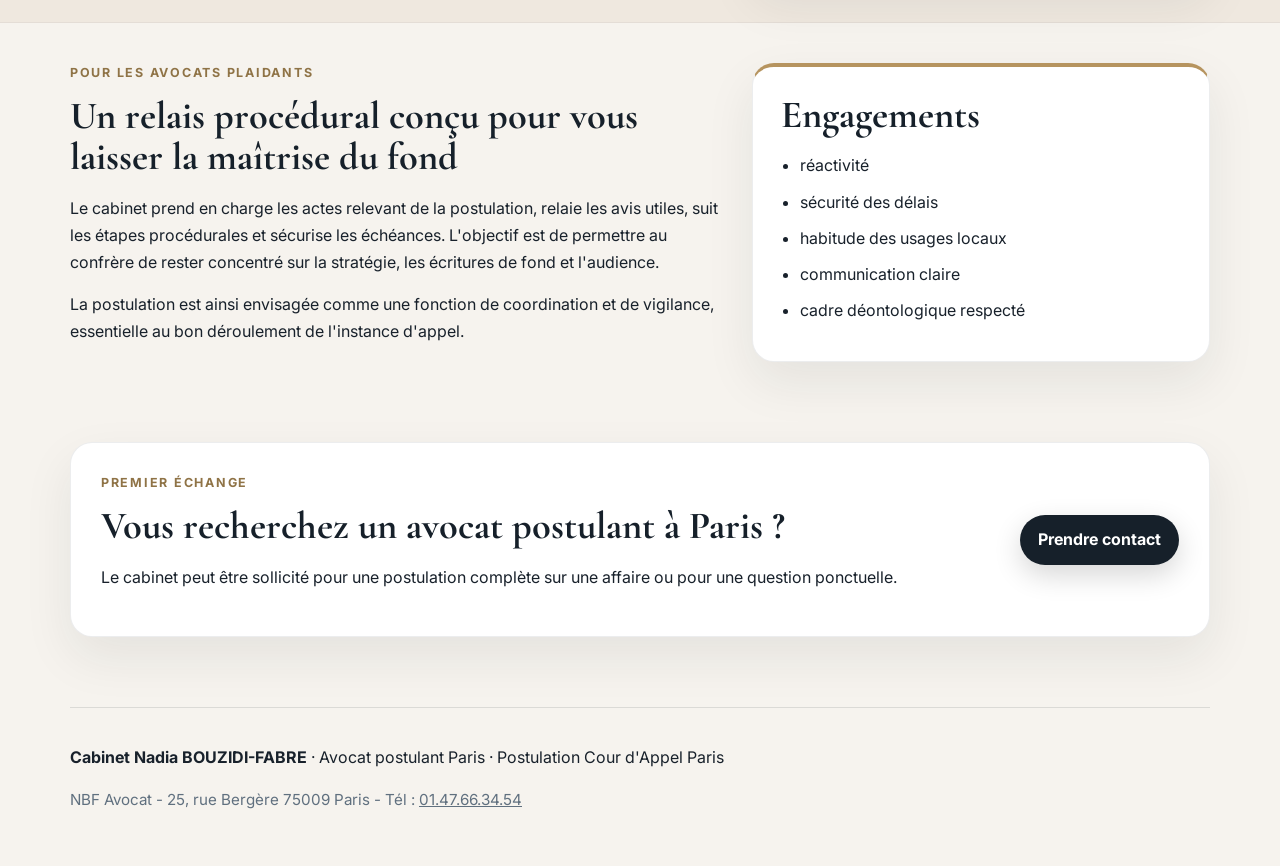
==== commit 046aaaf4: "Add files via upload" ====
--- a/index.html
+++ b/index.html
@@ -3,14 +3,16 @@
 <head>
   <meta charset="UTF-8">
   <meta name="viewport" content="width=device-width, initial-scale=1.0">
-  <title>Avocat postulant Paris | Postulation cour d'appel Paris</title>
-  <meta name="description" content="Cabinet d'avocats à Paris dédié à la postulation en cour d'appel pour les confrères. Procédure d'appel, suivi RPVA, formalités, délais et coordination procédurale à Paris.">
+  <title>Avocat postulant Paris | Cour d'appel et Tribunal judiciaire | NBF Avocat</title>
+  <meta name="description" content="NBF Avocat, cabinet de Nadia BOUZIDI-FABRE à Paris, accompagne les confrères en postulation devant la Cour d'appel et le Tribunal judiciaire de Paris : délais, actes, RPVA et suivi procédural.">
   <meta name="robots" content="index,follow">
   <link rel="canonical" href="https://www.votredomaine.fr/">
-  <meta property="og:title" content="Avocat postulant Paris | Postulation cour d'appel Paris">
-  <meta property="og:description" content="Cabinet d'avocats à Paris dédié à la procédure d'appel et à la postulation en cour d'appel pour les confrères.">
+  <meta property="og:title" content="NBF Avocat | Postulation Cour d'appel et Tribunal judiciaire de Paris">
+  <meta property="og:description" content="Postulation à Paris pour les confrères : procédure d'appel, délais, actes, RPVA et représentation devant le Tribunal judiciaire.">
   <meta property="og:type" content="website">
+  <meta property="og:url" content="https://www.votredomaine.fr/">
   <meta property="og:image" content="https://www.votredomaine.fr/images/banniere-postulation-paris.png">
+  <meta name="twitter:card" content="summary_large_image">
   <meta name="theme-color" content="#16202a">
   <link rel="preconnect" href="https://fonts.googleapis.com">
   <link rel="preconnect" href="https://fonts.gstatic.com" crossorigin>
@@ -20,11 +22,26 @@
   {
     "@context":"https://schema.org",
     "@type":"LegalService",
-    "name":"Cabinet de postulation à Paris",
-    "description":"Cabinet d'avocats à Paris intervenant principalement pour d'autres avocats en matière de postulation en cour d'appel et de procédure d'appel.",
+    "name":"NBF Avocat – Nadia BOUZIDI-FABRE",
+    "url":"https://www.votredomaine.fr/",
+    "image":"https://www.votredomaine.fr/images/banniere-postulation-paris.png",
+    "telephone":"+33 1 47 66 34 54",
+    "address":{
+      "@type":"PostalAddress",
+      "streetAddress":"25, rue Bergère",
+      "postalCode":"75009",
+      "addressLocality":"Paris",
+      "addressCountry":"FR"
+    },
     "areaServed":{"@type":"City","name":"Paris"},
-    "address":{"@type":"PostalAddress","addressLocality":"Paris","addressCountry":"FR"},
-    "serviceType":["Avocat postulant Paris","Postulation cour d'appel Paris","Procédure d'appel Paris","Suivi RPVA"]
+    "description":"Cabinet d'avocat à Paris intervenant pour les confrères en postulation devant la Cour d'appel et le Tribunal judiciaire de Paris.",
+    "serviceType":[
+      "Postulation Cour d'appel de Paris",
+      "Postulation Tribunal judiciaire de Paris",
+      "Procédure d'appel",
+      "Suivi RPVA",
+      "Représentation et assistance"
+    ]
   }
   </script>
 </head>
@@ -52,7 +69,7 @@
   <main>
     <section class="hero">
       <div class="hero-media">
-        <img src="images/banniere-postulation-paris.png" alt="Cabinet d'avocats à Paris spécialisé en postulation devant la cour d'appel">
+        <img src="images/banniere-postulation-paris.png" alt="NBF Avocat, cabinet de postulation devant la Cour d’appel et le Tribunal judiciaire de Paris" fetchpriority="high" decoding="async">
       </div>
       <div class="container hero-content">
         <p class="eyebrow"></p>
@@ -144,7 +161,7 @@
   <footer class="site-footer">
     <div class="container footer-wrap">
       <p><strong>Cabinet Nadia BOUZIDI-FABRE</strong> · Avocat postulant Paris · Postulation Cour d'Appel Paris</p>
-      <p class="small">NBF Avocat - 25, rue Bergère 75009 Paris - Tél : 01.47.66.34.54</p>
+      <p class="small">NBF Avocat - 25, rue Bergère 75009 Paris - Tél : <a href="tel:+33147663454">01.47.66.34.54</a></p>
     </div>
   </footer>
 </body>
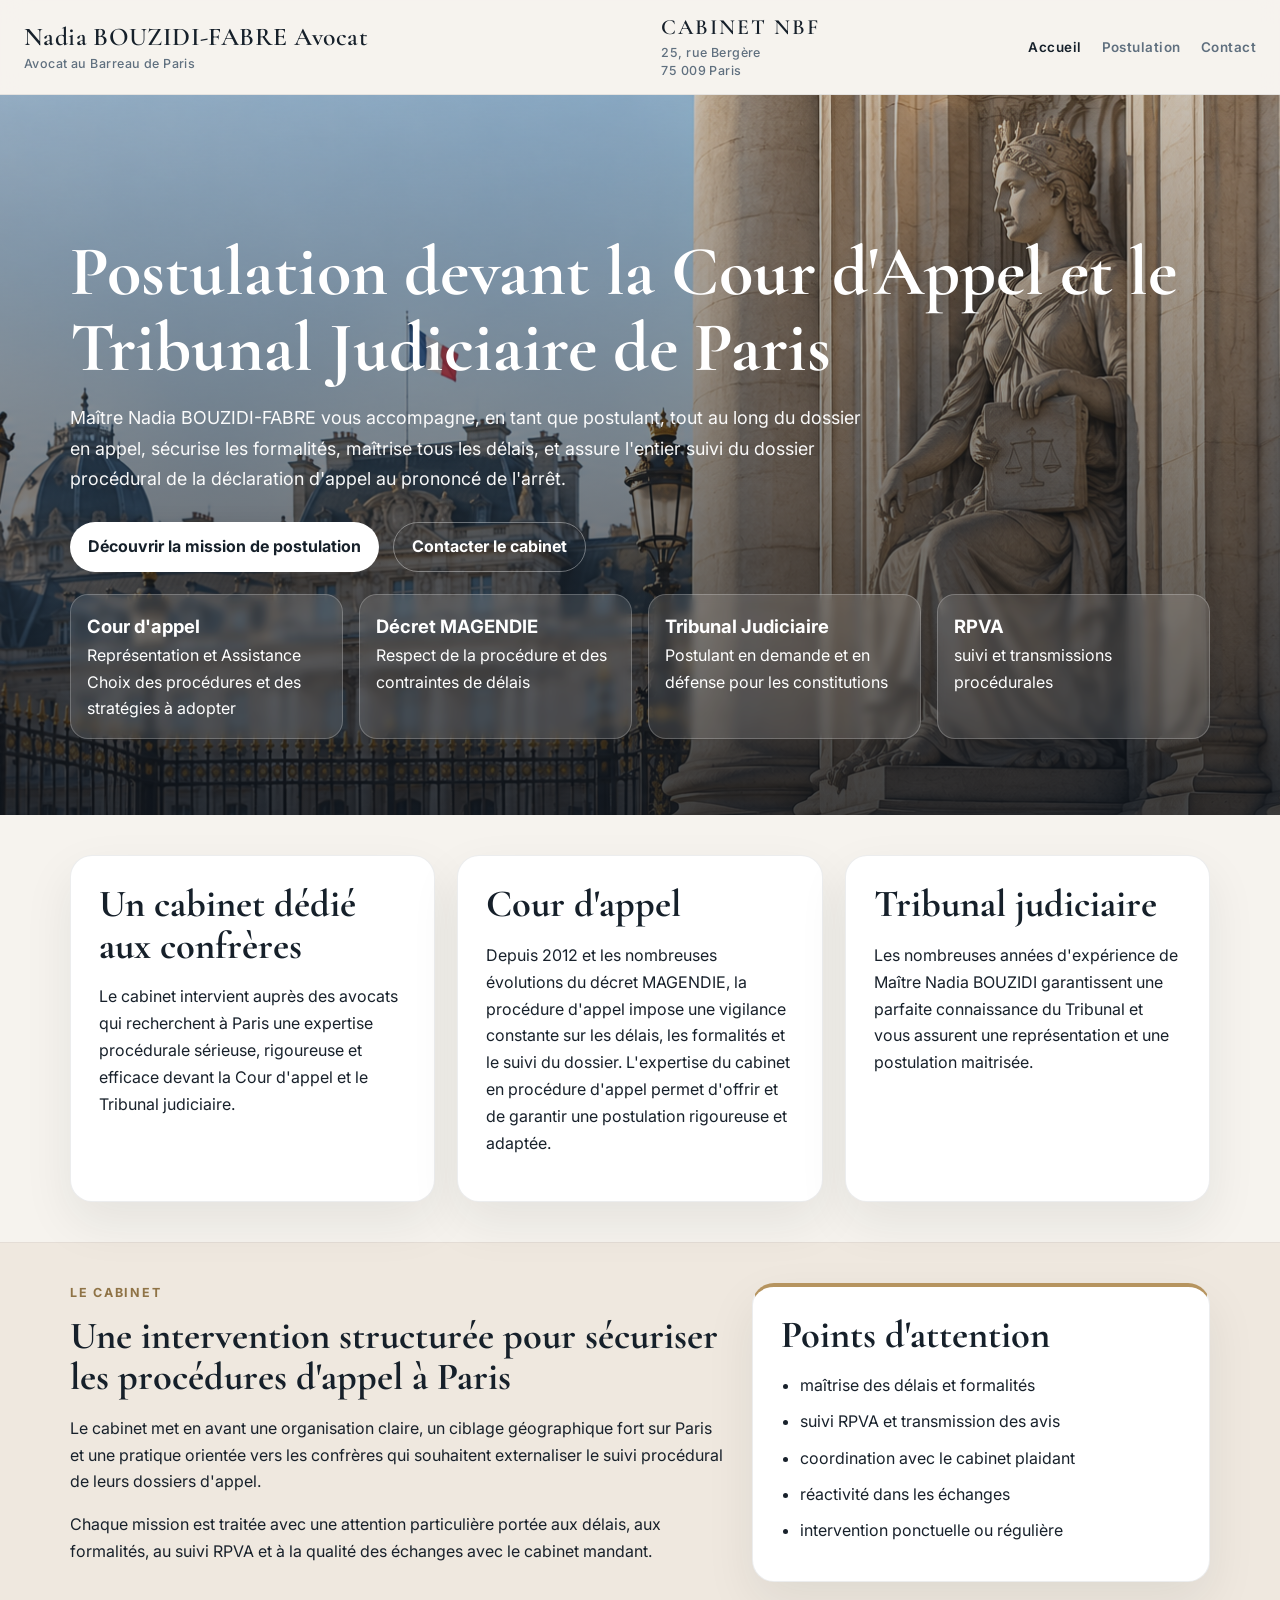
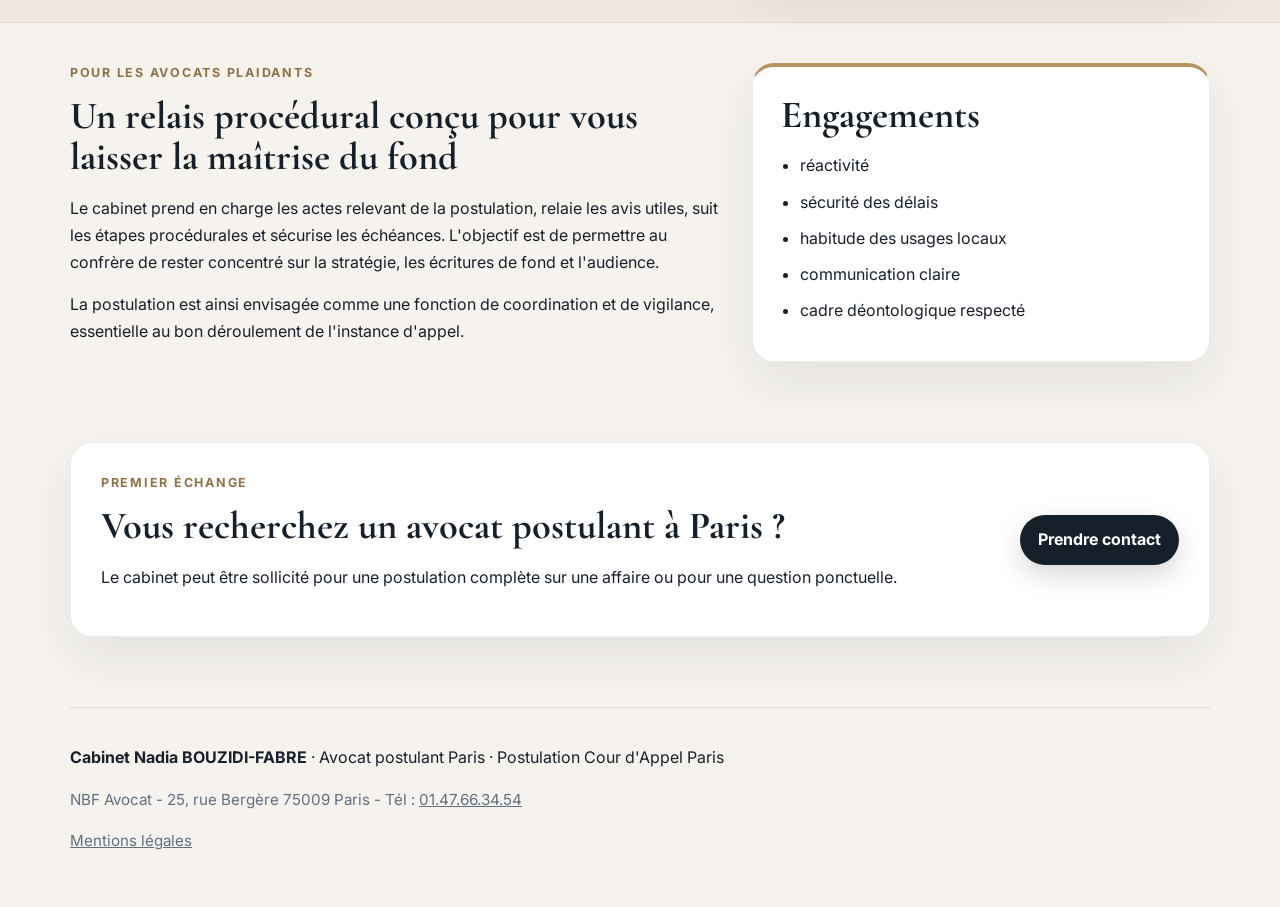
==== commit 15301701: "Prépare les mentions légales et leur intégration, à valider" ====
--- a/index.html
+++ b/index.html
@@ -6,12 +6,12 @@
   <title>Avocat postulant Paris | Cour d'appel et Tribunal judiciaire | NBF Avocat</title>
   <meta name="description" content="NBF Avocat, cabinet de Nadia BOUZIDI-FABRE à Paris, accompagne les confrères en postulation devant la Cour d'appel et le Tribunal judiciaire de Paris : délais, actes, RPVA et suivi procédural.">
   <meta name="robots" content="index,follow">
-  <link rel="canonical" href="https://www.votredomaine.fr/">
+  <link rel="canonical" href="https://nbf-avocat.fr/">
   <meta property="og:title" content="NBF Avocat | Postulation Cour d'appel et Tribunal judiciaire de Paris">
   <meta property="og:description" content="Postulation à Paris pour les confrères : procédure d'appel, délais, actes, RPVA et représentation devant le Tribunal judiciaire.">
   <meta property="og:type" content="website">
-  <meta property="og:url" content="https://www.votredomaine.fr/">
-  <meta property="og:image" content="https://www.votredomaine.fr/images/banniere-postulation-paris.png">
+  <meta property="og:url" content="https://nbf-avocat.fr/">
+  <meta property="og:image" content="https://nbf-avocat.fr/images/banniere-postulation-paris.png">
   <meta name="twitter:card" content="summary_large_image">
   <meta name="theme-color" content="#16202a">
   <link rel="preconnect" href="https://fonts.googleapis.com">
@@ -23,8 +23,8 @@
     "@context":"https://schema.org",
     "@type":"LegalService",
     "name":"NBF Avocat – Nadia BOUZIDI-FABRE",
-    "url":"https://www.votredomaine.fr/",
-    "image":"https://www.votredomaine.fr/images/banniere-postulation-paris.png",
+    "url":"https://nbf-avocat.fr/",
+    "image":"https://nbf-avocat.fr/images/banniere-postulation-paris.png",
     "telephone":"+33 1 47 66 34 54",
     "address":{
       "@type":"PostalAddress",
@@ -162,6 +162,7 @@
     <div class="container footer-wrap">
       <p><strong>Cabinet Nadia BOUZIDI-FABRE</strong> · Avocat postulant Paris · Postulation Cour d'Appel Paris</p>
       <p class="small">NBF Avocat - 25, rue Bergère 75009 Paris - Tél : <a href="tel:+33147663454">01.47.66.34.54</a></p>
+      <p class="small"><a href="/mentions-legales.html">Mentions légales</a></p>
     </div>
   </footer>
 </body>
--- a/style.css
+++ b/style.css
@@ -162,3 +162,8 @@
   }
 }
 
+
+/* Mentions légales : règles limitées à la nouvelle page. */
+.legal-page .legal-content{max-width:880px;overflow-wrap:anywhere}
+.legal-page .legal-section + .legal-section{margin-top:40px}
+.legal-page a:focus-visible{outline:2px solid var(--navy);outline-offset:3px}
